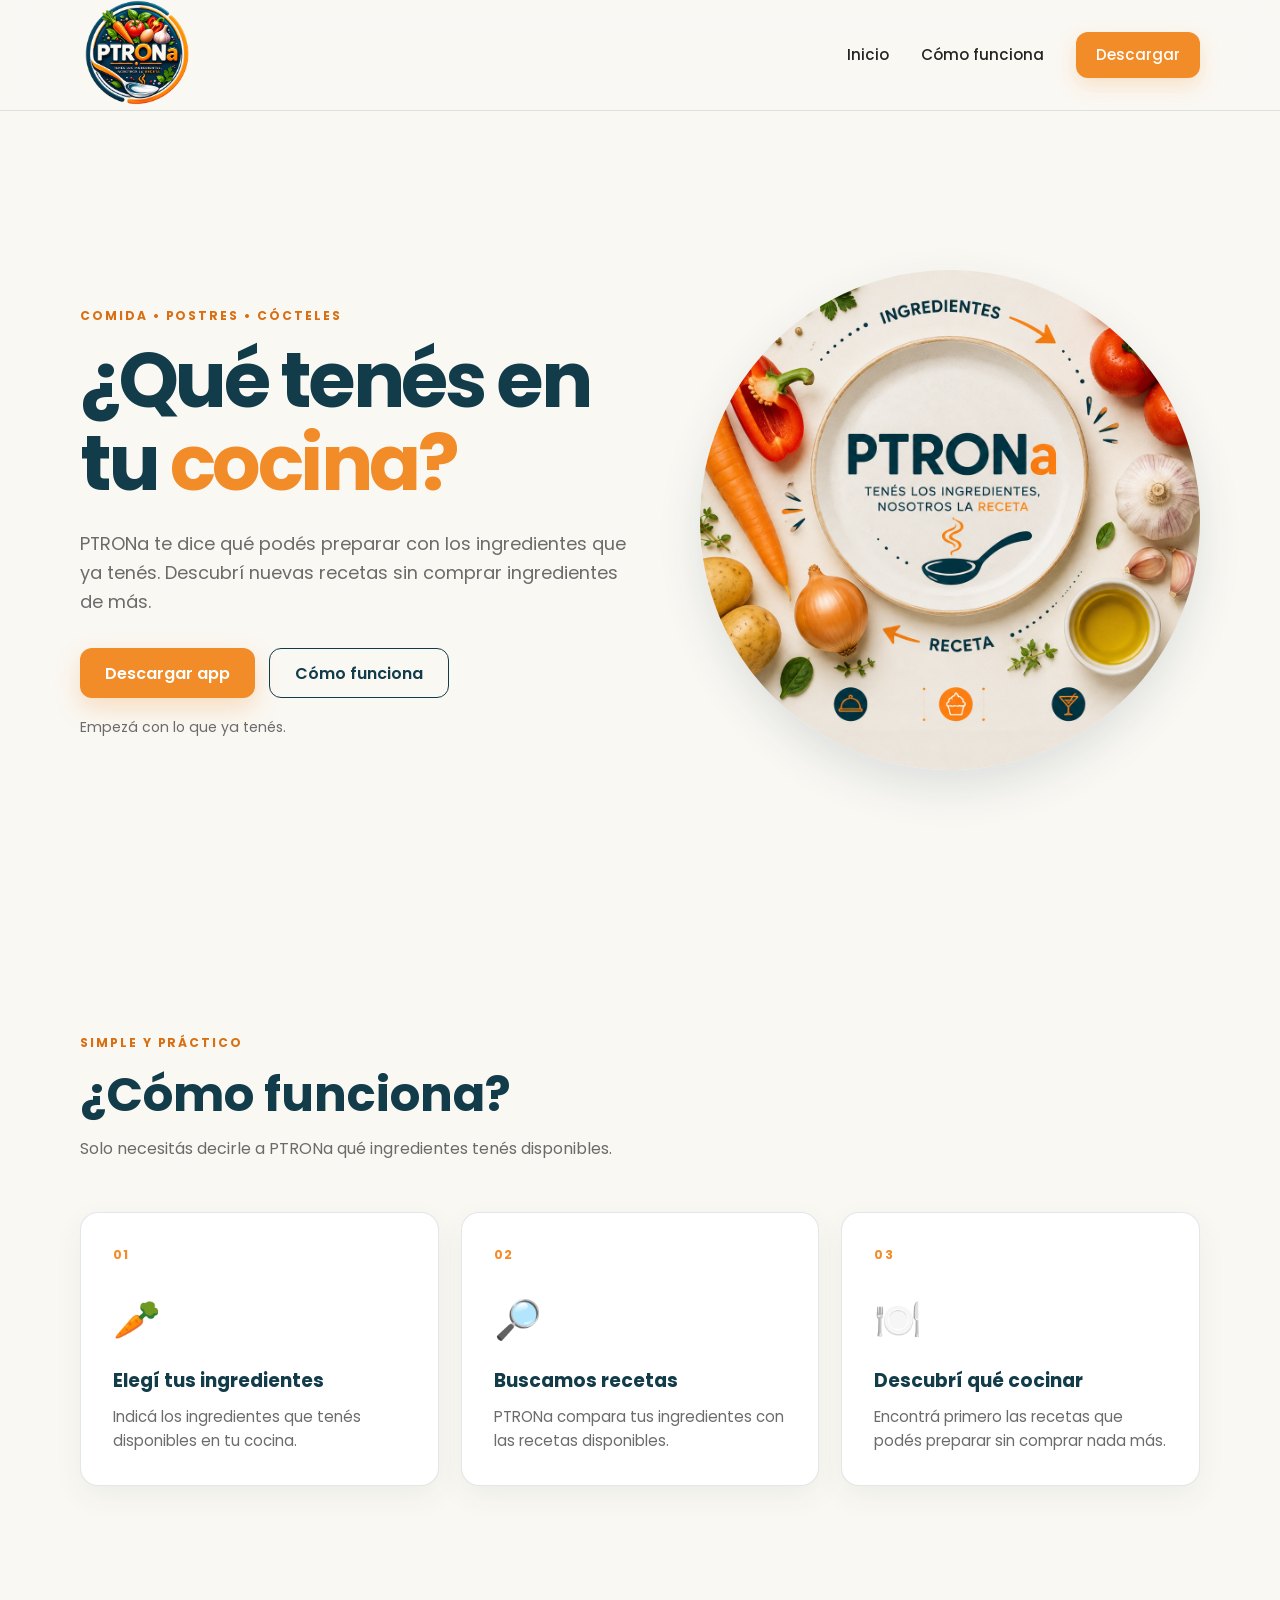
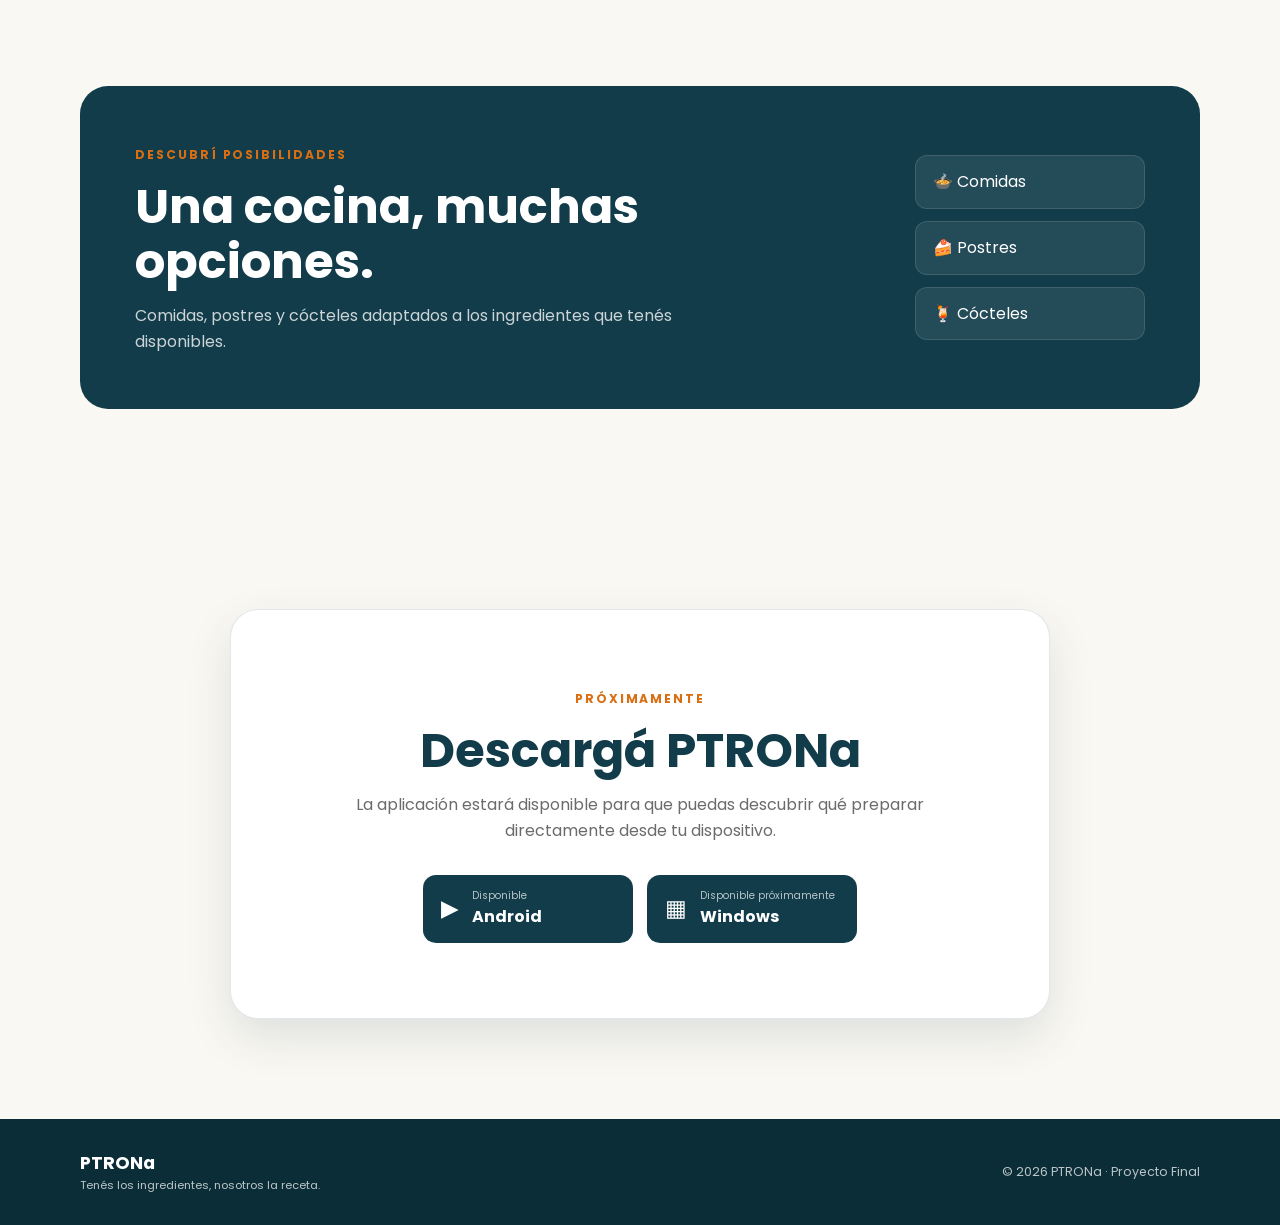
==== index.html @ 69861688 "Primer commit" ====
<!DOCTYPE html>
<html lang="es">
<head>
  <meta charset="UTF-8">
  <meta name="viewport" content="width=device-width, initial-scale=1.0">
  <meta name="description" content="PTRONa: descubrí qué podés preparar con los ingredientes que ya tenés en casa.">
  <title>PTRONa | Tenés los ingredientes, nosotros la receta</title>

  <link rel="preconnect" href="https://fonts.googleapis.com">
  <link rel="preconnect" href="https://fonts.gstatic.com" crossorigin>
  <link href="https://fonts.googleapis.com/css2?family=Poppins:wght@400;500;600;700&display=swap" rel="stylesheet">

  <link rel="stylesheet" href="css/style.css">
</head>

<body>
  <header class="site-header" id="inicio">
    <nav class="navbar container" aria-label="Navegación principal">
      <a class="brand" href="#inicio" aria-label="PTRONa - Inicio">
        <img src="assets/logo/ptrona-logo.png" alt="Logo PTRONa">
      </a>

      <button class="menu-toggle" id="menuToggle" aria-label="Abrir menú" aria-expanded="false">
        <span></span><span></span><span></span>
      </button>

      <div class="nav-links" id="navLinks">
        <a href="#inicio">Inicio</a>
        <a href="#como-funciona">Cómo funciona</a>
        <a class="nav-cta" href="#descargar">Descargar</a>
      </div>
    </nav>
  </header>

  <main>
    <section class="hero section">
      <div class="container hero-grid">
        <div class="hero-content reveal">
          <span class="eyebrow">COMIDA • POSTRES • CÓCTELES</span>
          <h1>¿Qué tenés en tu <span>cocina?</span></h1>
          <p class="hero-text">
            PTRONa te dice qué podés preparar con los ingredientes que ya tenés.
            Descubrí nuevas recetas sin comprar ingredientes de más.
          </p>

          <div class="hero-actions">
            <a class="btn btn-primary" href="#descargar">Descargar app</a>
            <a class="btn btn-secondary" href="#como-funciona">Cómo funciona</a>
          </div>

          <p class="hero-note">Empezá con lo que ya tenés.</p>
        </div>

        <div class="hero-visual reveal">
          <div class="hero-image">
            <img src="assets/images/ptrona-hero.png"
            alt="Ingredientes disponibles para preparar una receta">
          </div>
        </div>
      </div>
    </section>

    <section class="how section" id="como-funciona">
      <div class="container">
        <div class="section-heading reveal">
          <span class="eyebrow">SIMPLE Y PRÁCTICO</span>
          <h2>¿Cómo funciona?</h2>
          <p>Solo necesitás decirle a PTRONa qué ingredientes tenés disponibles.</p>
        </div>

        <div class="steps">
          <article class="step-card reveal">
            <div class="step-number">01</div>
            <div class="step-icon">🥕</div>
            <h3>Elegí tus ingredientes</h3>
            <p>Indicá los ingredientes que tenés disponibles en tu cocina.</p>
          </article>

          <article class="step-card reveal">
            <div class="step-number">02</div>
            <div class="step-icon">🔎</div>
            <h3>Buscamos recetas</h3>
            <p>PTRONa compara tus ingredientes con las recetas disponibles.</p>
          </article>

          <article class="step-card reveal">
            <div class="step-number">03</div>
            <div class="step-icon">🍽️</div>
            <h3>Descubrí qué cocinar</h3>
            <p>Encontrá primero las recetas que podés preparar sin comprar nada más.</p>
          </article>
        </div>
      </div>
    </section>

    <section class="categories section">
      <div class="container categories-box reveal">
        <div>
          <span class="eyebrow">DESCUBRÍ POSIBILIDADES</span>
          <h2>Una cocina, muchas opciones.</h2>
          <p>
            Comidas, postres y cócteles adaptados a los ingredientes que tenés disponibles.
          </p>
        </div>

        <div class="category-list" aria-label="Categorías">
          <span>🍲 Comidas</span>
          <span>🍰 Postres</span>
          <span>🍹 Cócteles</span>
        </div>
      </div>
    </section>

    <section class="download section" id="descargar">
      <div class="container download-box reveal">
        <span class="eyebrow">PRÓXIMAMENTE</span>
        <h2>Descargá PTRONa</h2>
        <p>
          La aplicación estará disponible para que puedas descubrir qué preparar
          directamente desde tu dispositivo.
        </p>

        <div class="download-buttons">
          <a class="store-btn" href="https://github.com/Jose-Micheli/PTRONa/releases/download/v2.0/PTRONa.apk" aria-label="Descargar PTRONa para Android">
            <span class="store-icon">▶</span>
            <span>
              <small>Disponible</small>
              <strong>Android</strong>
            </span>
          </a>

          <a class="store-btn" href="#" aria-label="Descargar PTRONa para Windows">
            <span class="store-icon">▦</span>
            <span>
              <small>Disponible próximamente</small>
              <strong>Windows</strong>
            </span>
          </a>
        </div>
      </div>
    </section>
  </main>

  <footer class="footer">
    <div class="container footer-content">
      <div class="footer-brand">
        <strong>PTRONa</strong>
        <span>Tenés los ingredientes, nosotros la receta.</span>
      </div>
      <span>© 2026 PTRONa · Proyecto Final</span>
    </div>
  </footer>

  <script src="js/script.js"></script>
</body>
</html>
---- css/style.css ----
:root {
  --petrol: #123C4A;
  --petrol-dark: #0B2D38;
  --orange: #F28C28;
  --orange-dark: #D96F12;
  --cream: #FAF8F3;
  --white: #FFFFFF;
  --text: #242424;
  --muted: #6B6B6B;
  --beige: #E8D8C3;
  --border: rgba(18, 60, 74, 0.12);
  --shadow: 0 18px 45px rgba(18, 60, 74, 0.12);
  --radius: 18px;
}

* {
  box-sizing: border-box;
  margin: 0;
  padding: 0;
}

html {
  scroll-behavior: smooth;
}

body {
  font-family: "Poppins", sans-serif;
  background: var(--cream);
  color: var(--text);
  line-height: 1.6;
}

a {
  color: inherit;
  text-decoration: none;
}

img {
  display: block;
  max-width: 100%;
}

.container {
  width: min(1120px, calc(100% - 40px));
  margin-inline: auto;
}

.section {
  padding: 100px 0;
}

/* HEADER */

.site-header {
  position: sticky;
  top: 0;
  z-index: 1000;
  background: rgba(250, 248, 243, 0.92);
  border-bottom: 1px solid var(--border);
  backdrop-filter: blur(12px);
}

.navbar {
  min-height: 82px;
  display: flex;
  align-items: center;
  justify-content: space-between;
  gap: 30px;
}

.brand img {
  width: 112px;
  height: auto;
  object-fit: contain;
}

.nav-links {
  display: flex;
  align-items: center;
  gap: 32px;
  font-size: 0.95rem;
  font-weight: 500;
}

.nav-links a {
  transition: color 0.25s ease;
}

.nav-links a:hover {
  color: var(--orange-dark);
}

.nav-cta {
  padding: 11px 20px;
  border-radius: 12px;
  color: var(--white) !important;
  background: var(--orange);
  box-shadow: 0 8px 20px rgba(242, 140, 40, 0.22);
}

.nav-cta:hover {
  background: var(--orange-dark);
}

.menu-toggle {
  display: none;
  border: 0;
  background: transparent;
  cursor: pointer;
}

.menu-toggle span {
  display: block;
  width: 26px;
  height: 2px;
  margin: 5px;
  background: var(--petrol);
}

/* HERO */

.hero {
  min-height: calc(100vh - 82px);
  display: flex;
  align-items: center;
  overflow: hidden;
}

.hero-grid {
  display: grid;
  grid-template-columns: 1.05fr 0.95fr;
  align-items: center;
  gap: 70px;
}

.eyebrow {
  display: inline-block;
  margin-bottom: 14px;
  color: var(--orange-dark);
  font-size: 0.76rem;
  font-weight: 700;
  letter-spacing: 0.16em;
}

.hero h1 {
  max-width: 700px;
  color: var(--petrol);
  font-size: clamp(2.7rem, 6vw, 5.1rem);
  line-height: 1.08;
  letter-spacing: -0.045em;
}

.hero h1 span {
  color: var(--orange);
}

.hero-text {
  max-width: 620px;
  margin-top: 25px;
  color: var(--muted);
  font-size: 1.12rem;
}

.hero-actions {
  display: flex;
  flex-wrap: wrap;
  gap: 14px;
  margin-top: 32px;
}

.btn {
  display: inline-flex;
  justify-content: center;
  align-items: center;
  min-height: 50px;
  padding: 0 25px;
  border-radius: 12px;
  font-weight: 600;
  transition: transform 0.25s ease, box-shadow 0.25s ease, background 0.25s ease;
}

.btn:hover {
  transform: translateY(-2px);
}

.btn-primary {
  color: var(--white);
  background: var(--orange);
  box-shadow: 0 10px 25px rgba(242, 140, 40, 0.25);
}

.btn-primary:hover {
  background: var(--orange-dark);
}

.btn-secondary {
  color: var(--petrol);
  background: transparent;
  border: 1.5px solid var(--petrol);
}

.btn-secondary:hover {
  color: var(--white);
  background: var(--petrol);
}

.hero-note {
  margin-top: 18px;
  color: var(--muted);
  font-size: 0.88rem;
}

/* HERO VISUAL */

.hero-visual {
  display: grid;
  place-items: center;
}

.plate {
  width: min(440px, 82vw);
  aspect-ratio: 1;
  display: grid;
  place-items: center;
  border-radius: 50%;
  background: var(--petrol);
  box-shadow: var(--shadow);
  position: relative;
}

.plate::before {
  content: "";
  position: absolute;
  inset: 20px;
  border: 3px solid var(--orange);
  border-radius: 50%;
}

.plate-inner {
  position: relative;
  width: 76%;
  aspect-ratio: 1;
  display: grid;
  place-items: center;
  border-radius: 50%;
  background: var(--petrol-dark);
  border: 1px solid rgba(255, 255, 255, 0.12);
  overflow: hidden;
}

.plate-text {
  color: var(--white);
  font-size: clamp(2.3rem, 5vw, 4rem);
  font-weight: 700;
  letter-spacing: -0.06em;
}

.plate-text::first-letter {
  color: var(--orange);
}

.plate-subtext {
  position: absolute;
  bottom: 27%;
  color: var(--white);
  font-size: 0.68rem;
  letter-spacing: 0.12em;
  opacity: 0.85;
}

.ingredient {
  position: absolute;
  font-size: 3.8rem;
  filter: drop-shadow(0 8px 8px rgba(0, 0, 0, 0.20));
}

.ingredient-1 { top: 17%; left: 22%; }
.ingredient-2 { top: 16%; right: 21%; }
.ingredient-3 { top: 25%; left: 47%; }
.ingredient-4 { bottom: 17%; right: 22%; }
.ingredient-5 { bottom: 16%; right: 21%; }
.ingredient-6 { bottom: 25%; right: 47%; }

.hero-image {
  width: min(500px, 90vw);
  aspect-ratio: 1 / 1;
  border-radius: 50%;
  overflow: hidden;
  box-shadow: var(--shadow);
}

.hero-image img {
 width: 100%;
 height: 100%;
 object-fit: cover;
}

/* SECTIONS */

.section-heading {
  max-width: 680px;
  margin-bottom: 50px;
}

.section-heading h2,
.categories h2,
.download h2 {
  color: var(--petrol);
  font-size: clamp(2rem, 4vw, 3rem);
  line-height: 1.15;
}

.section-heading p,
.categories p,
.download p {
  margin-top: 14px;
  color: var(--muted);
}

/* STEPS */

.steps {
  display: grid;
  grid-template-columns: repeat(3, 1fr);
  gap: 22px;
}

.step-card {
  position: relative;
  padding: 32px;
  background: var(--white);
  border: 1px solid var(--border);
  border-radius: var(--radius);
  box-shadow: 0 10px 30px rgba(18, 60, 74, 0.06);
  transition: transform 0.25s ease, box-shadow 0.25s ease;
}

.step-card:hover {
  transform: translateY(-5px);
  box-shadow: var(--shadow);
}

.step-number {
  color: var(--orange);
  font-size: 0.78rem;
  font-weight: 700;
  letter-spacing: 0.12em;
}

.step-icon {
  margin: 24px 0 16px;
  font-size: 2.4rem;
}

.step-card h3 {
  color: var(--petrol);
  font-size: 1.18rem;
}

.step-card p {
  margin-top: 9px;
  color: var(--muted);
  font-size: 0.94rem;
}

/* CATEGORIES */

.categories-box {
  display: flex;
  align-items: center;
  justify-content: space-between;
  gap: 50px;
  padding: 55px;
  background: var(--petrol);
  border-radius: 28px;
  color: var(--white);
}

.categories h2 {
  color: var(--white);
}

.categories p {
  max-width: 600px;
  color: rgba(255, 255, 255, 0.78);
}

.category-list {
  display: flex;
  flex-direction: column;
  gap: 12px;
  min-width: 230px;
}

.category-list span {
  padding: 13px 17px;
  background: rgba(255, 255, 255, 0.08);
  border: 1px solid rgba(255, 255, 255, 0.12);
  border-radius: 12px;
}

/* DOWNLOAD */

.download-box {
  text-align: center;
  max-width: 820px;
  padding: 75px 30px;
  background: var(--white);
  border: 1px solid var(--border);
  border-radius: 28px;
  box-shadow: var(--shadow);
}

.download-box p {
  max-width: 620px;
  margin-inline: auto;
}

.download-buttons {
  display: flex;
  justify-content: center;
  flex-wrap: wrap;
  gap: 14px;
  margin-top: 32px;
}

.store-btn {
  min-width: 210px;
  display: flex;
  align-items: center;
  gap: 13px;
  padding: 13px 18px;
  color: var(--white);
  background: var(--petrol);
  border-radius: 13px;
  text-align: left;
  transition: transform 0.25s ease, background 0.25s ease;
}

.store-btn:hover {
  transform: translateY(-2px);
  background: var(--petrol-dark);
}

.store-icon {
  font-size: 1.45rem;
}

.store-btn small {
  display: block;
  font-size: 0.62rem;
  opacity: 0.7;
}

.store-btn strong {
  display: block;
  font-size: 1rem;
}

/* FOOTER */

.footer {
  padding: 30px 0;
  background: var(--petrol-dark);
  color: rgba(255, 255, 255, 0.72);
}

.footer-content {
  display: flex;
  justify-content: space-between;
  align-items: center;
  gap: 20px;
  font-size: 0.78rem;
}

.footer-brand {
  display: flex;
  flex-direction: column;
}

.footer-brand strong {
  color: var(--white);
  font-size: 1.1rem;
}

.footer-brand span {
  font-size: 0.7rem;
}

/* ANIMATIONS */

.reveal {
  opacity: 0;
  transform: translateY(20px);
  transition: opacity 0.7s ease, transform 0.7s ease;
}

.reveal.visible {
  opacity: 1;
  transform: translateY(0);
}

/* RESPONSIVE */

@media (max-width: 850px) {
  .menu-toggle {
    display: block;
  }

  .nav-links {
    position: absolute;
    top: 82px;
    left: 0;
    right: 0;
    display: none;
    flex-direction: column;
    align-items: stretch;
    gap: 0;
    padding: 14px 20px 20px;
    background: var(--cream);
    border-bottom: 1px solid var(--border);
  }

  .nav-links.open {
    display: flex;
  }

  .nav-links a {
    padding: 13px 0;
  }

  .nav-cta {
    padding: 12px 16px !important;
    text-align: center;
  }

  .hero {
    padding-top: 70px;
  }

  .hero-grid {
    grid-template-columns: 1fr;
    gap: 60px;
  }

  .hero-content {
    text-align: center;
  }

  .hero-text {
    margin-inline: auto;
  }

  .hero-actions {
    justify-content: center;
  }

  .hero-visual {
    order: -1;
  }

  .plate {
    width: min(360px, 76vw);
  }

  .steps {
    grid-template-columns: 1fr;
  }

  .categories-box {
    flex-direction: column;
    align-items: flex-start;
    padding: 40px 30px;
  }

  .category-list {
    width: 100%;
  }

  .footer-content {
    flex-direction: column;
    align-items: flex-start;
  }
}

@media (max-width: 520px) {
  .container {
    width: min(100% - 28px, 1120px);
  }

  .section {
    padding: 75px 0;
  }

  .navbar {
    min-height: 72px;
  }

  .nav-links {
    top: 72px;
  }

  .brand img {
    width: 92px;
  }

  .hero h1 {
    font-size: 2.45rem;
  }

  .hero-text {
    font-size: 1rem;
  }

  .btn {
    width: 100%;
  }

  .plate {
    width: min(320px, 84vw);
  }

  .categories-box,
  .download-box {
    border-radius: 20px;
  }

  .download-buttons,
  .store-btn {
    width: 100%;
  }

  .store-btn {
    min-width: 0;
  }
}

@media (prefers-reduced-motion: reduce) {
  html {
    scroll-behavior: auto;
  }

  *,
  *::before,
  *::after {
    animation-duration: 0.01ms !important;
    animation-iteration-count: 1 !important;
    transition-duration: 0.01ms !important;
  }
}
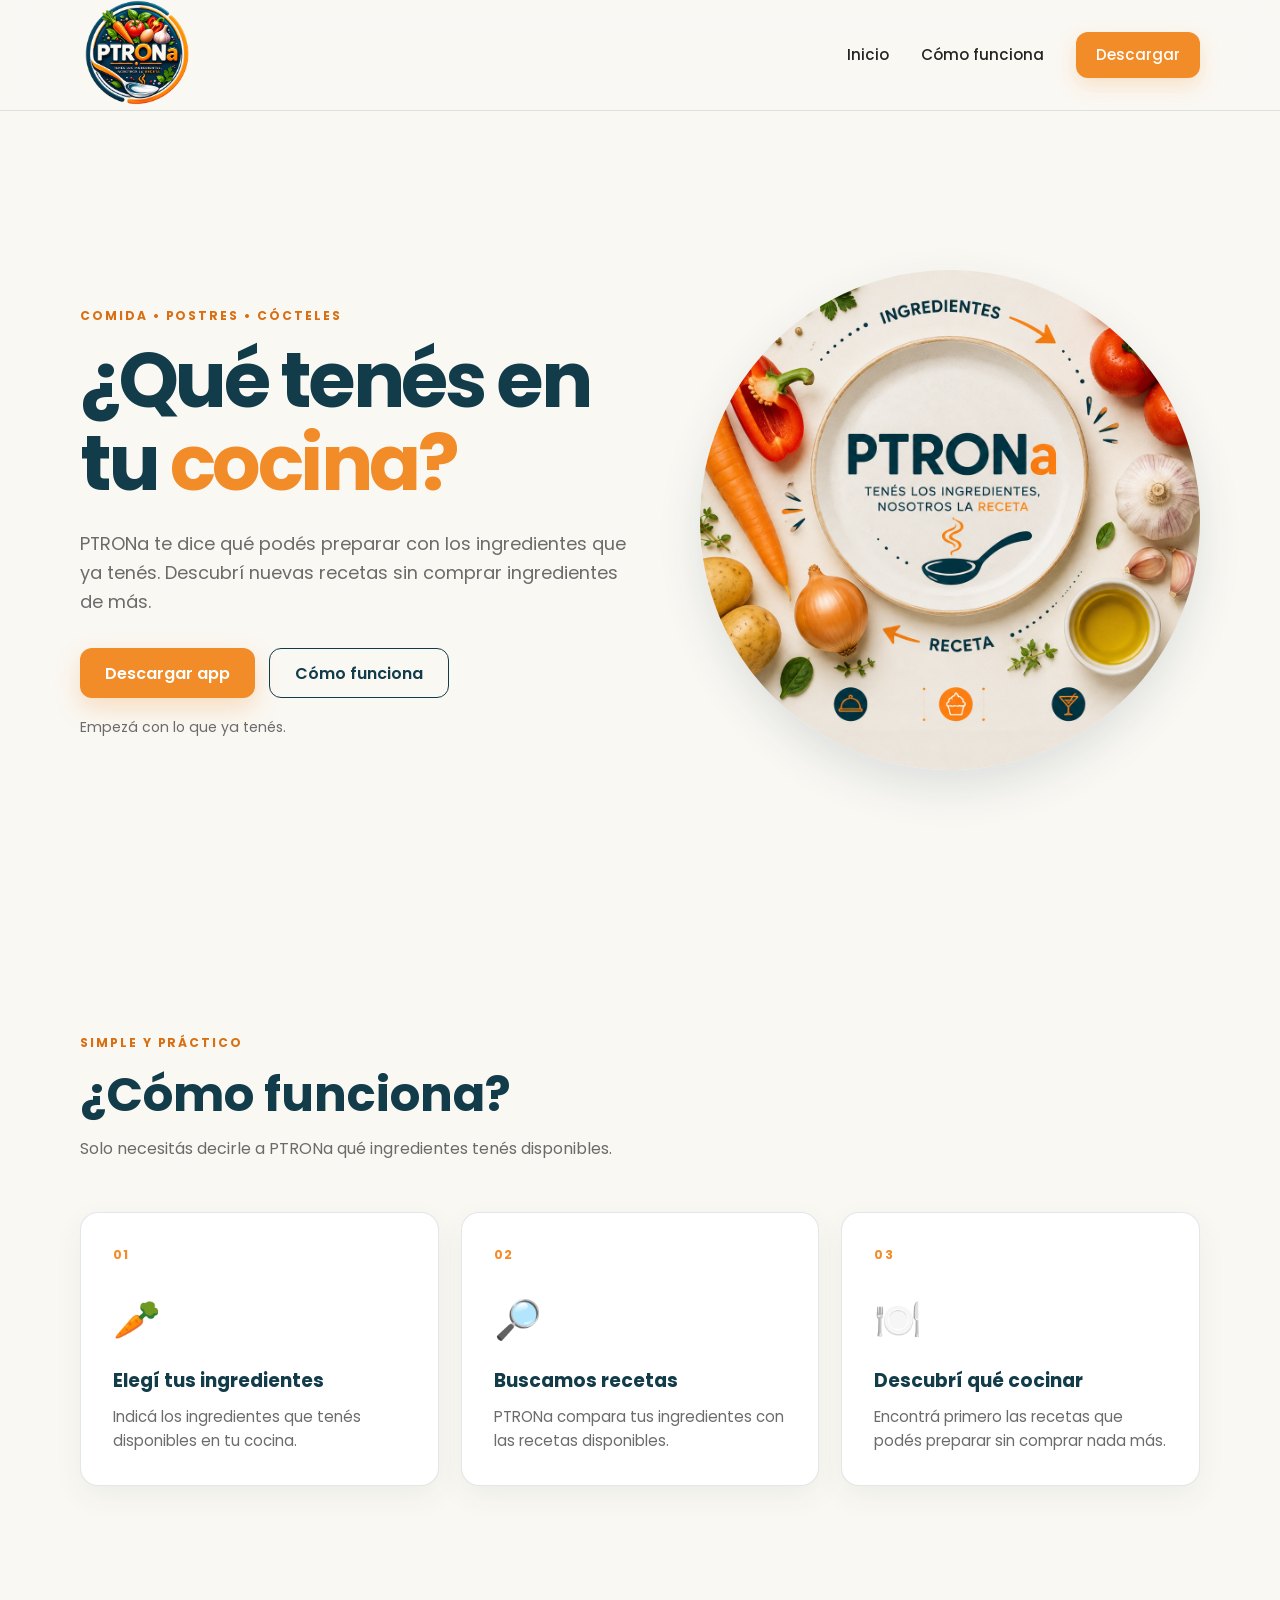
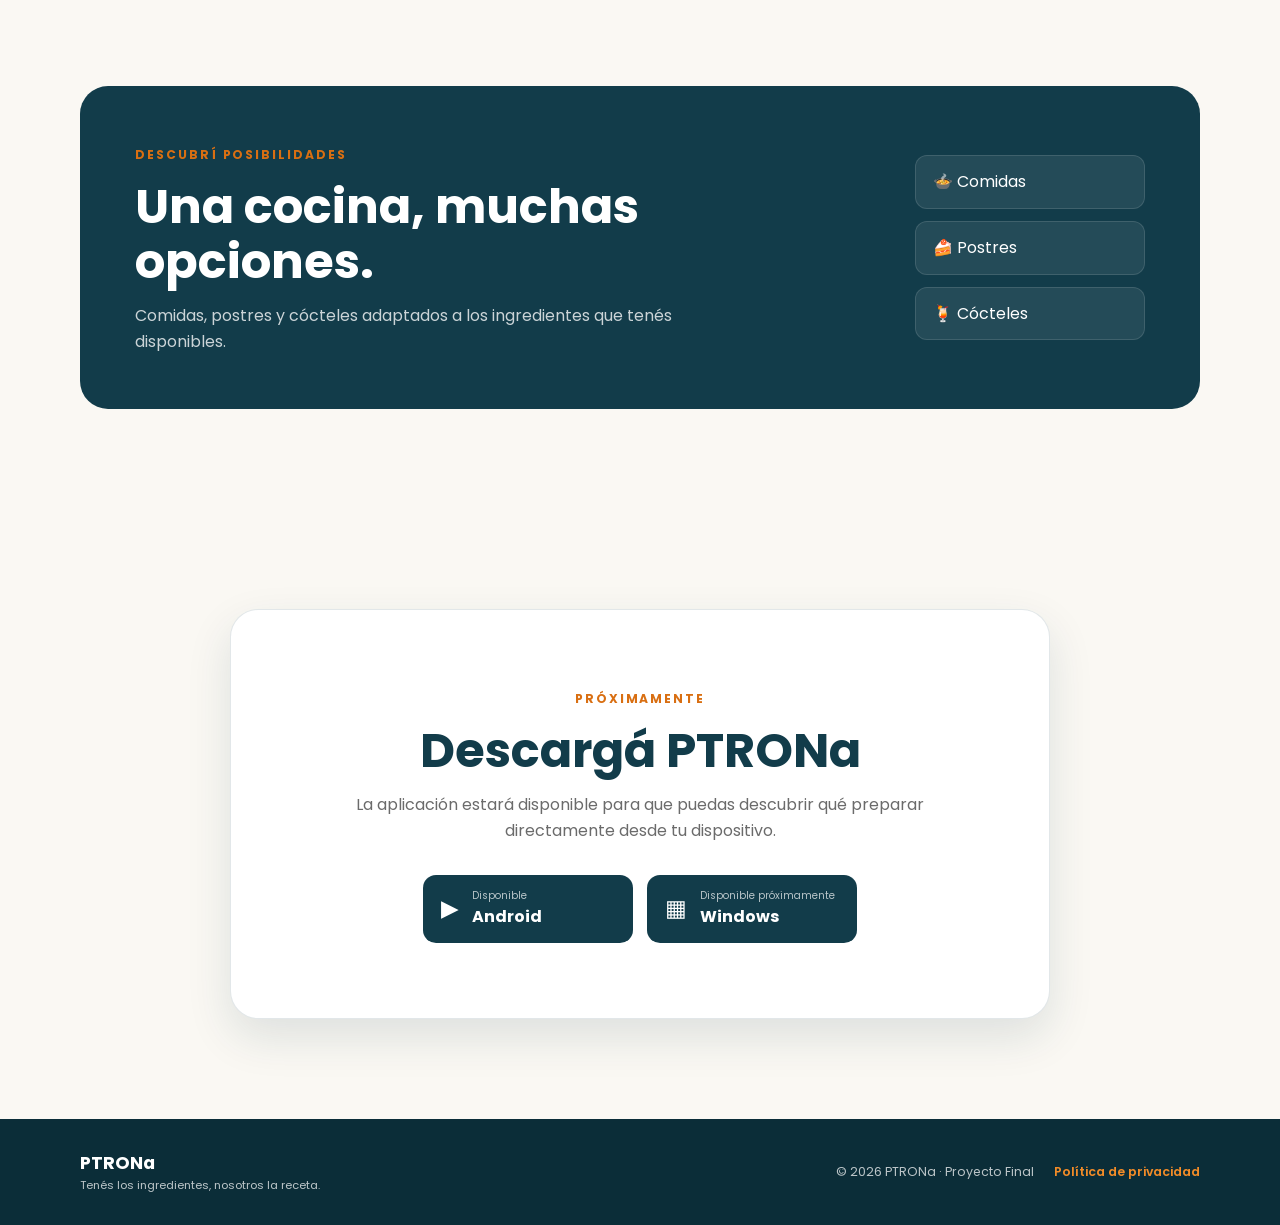
==== commit cb763bce: "dia 19 edit page" ====
--- a/index.html
+++ b/index.html
@@ -1,5 +1,6 @@
 <!DOCTYPE html>
 <html lang="es">
+
 <head>
   <meta charset="UTF-8">
   <meta name="viewport" content="width=device-width, initial-scale=1.0">
@@ -53,8 +54,7 @@
 
         <div class="hero-visual reveal">
           <div class="hero-image">
-            <img src="assets/images/ptrona-hero.png"
-            alt="Ingredientes disponibles para preparar una receta">
+            <img src="assets/images/ptrona-hero.png" alt="Ingredientes disponibles para preparar una receta">
           </div>
         </div>
       </div>
@@ -121,7 +121,8 @@
         </p>
 
         <div class="download-buttons">
-          <a class="store-btn" href="https://github.com/Jose-Micheli/PTRONa/releases/download/v2.0/PTRONa.apk" aria-label="Descargar PTRONa para Android">
+          <a class="store-btn" href="https://github.com/Jose-Micheli/PTRONaWEB/releases/download/v2.0/PTRONa.apk"
+            aria-label="Descargar PTRONa para Android">
             <span class="store-icon">▶</span>
             <span>
               <small>Disponible</small>
@@ -147,10 +148,16 @@
         <strong>PTRONa</strong>
         <span>Tenés los ingredientes, nosotros la receta.</span>
       </div>
-      <span>© 2026 PTRONa · Proyecto Final</span>
+      <div class="footer-meta">
+        <span>© 2026 PTRONa · Proyecto Final</span>
+        <a class="footer-privacy" href="privacidad.html">
+          Política de privacidad
+        </a>
+      </div>
     </div>
   </footer>
 
   <script src="js/script.js"></script>
 </body>
-</html>
+
+</html>
--- a/css/style.css
+++ b/css/style.css
@@ -274,12 +274,35 @@
   filter: drop-shadow(0 8px 8px rgba(0, 0, 0, 0.20));
 }
 
-.ingredient-1 { top: 17%; left: 22%; }
-.ingredient-2 { top: 16%; right: 21%; }
-.ingredient-3 { top: 25%; left: 47%; }
-.ingredient-4 { bottom: 17%; right: 22%; }
-.ingredient-5 { bottom: 16%; right: 21%; }
-.ingredient-6 { bottom: 25%; right: 47%; }
+.ingredient-1 {
+  top: 17%;
+  left: 22%;
+}
+
+.ingredient-2 {
+  top: 16%;
+  right: 21%;
+}
+
+.ingredient-3 {
+  top: 25%;
+  left: 47%;
+}
+
+.ingredient-4 {
+  bottom: 17%;
+  right: 22%;
+}
+
+.ingredient-5 {
+  bottom: 16%;
+  right: 21%;
+}
+
+.ingredient-6 {
+  bottom: 25%;
+  right: 47%;
+}
 
 .hero-image {
   width: min(500px, 90vw);
@@ -290,9 +313,9 @@
 }
 
 .hero-image img {
- width: 100%;
- height: 100%;
- object-fit: cover;
+  width: 100%;
+  height: 100%;
+  object-fit: cover;
 }
 
 /* SECTIONS */
@@ -486,6 +509,47 @@
 .footer-brand span {
   font-size: 0.7rem;
 }
+
+/* Enlace a la política de privacidad */
+.footer-meta {
+  display: flex;
+  align-items: center;
+  justify-content: flex-end;
+  flex-wrap: wrap;
+  gap: 10px 20px;
+}
+
+.footer-privacy {
+  color: var(--orange);
+  font-weight: 600;
+  transition: color 0.25s ease;
+}
+
+.footer-privacy:hover {
+  color: var(--white);
+  text-decoration: underline;
+}
+
+.footer-privacy:focus-visible {
+  outline: 2px solid var(--orange);
+  outline-offset: 4px;
+  border-radius: 3px;
+}
+
+@media (max-width: 850px) {
+  .footer-meta {
+    justify-content: flex-start;
+  }
+}
+
+@media (max-width: 520px) {
+  .footer-meta {
+    flex-direction: column;
+    align-items: flex-start;
+    gap: 8px;
+  }
+}
+
 
 /* ANIMATIONS */
 
@@ -647,4 +711,4 @@
     animation-iteration-count: 1 !important;
     transition-duration: 0.01ms !important;
   }
-}
+}
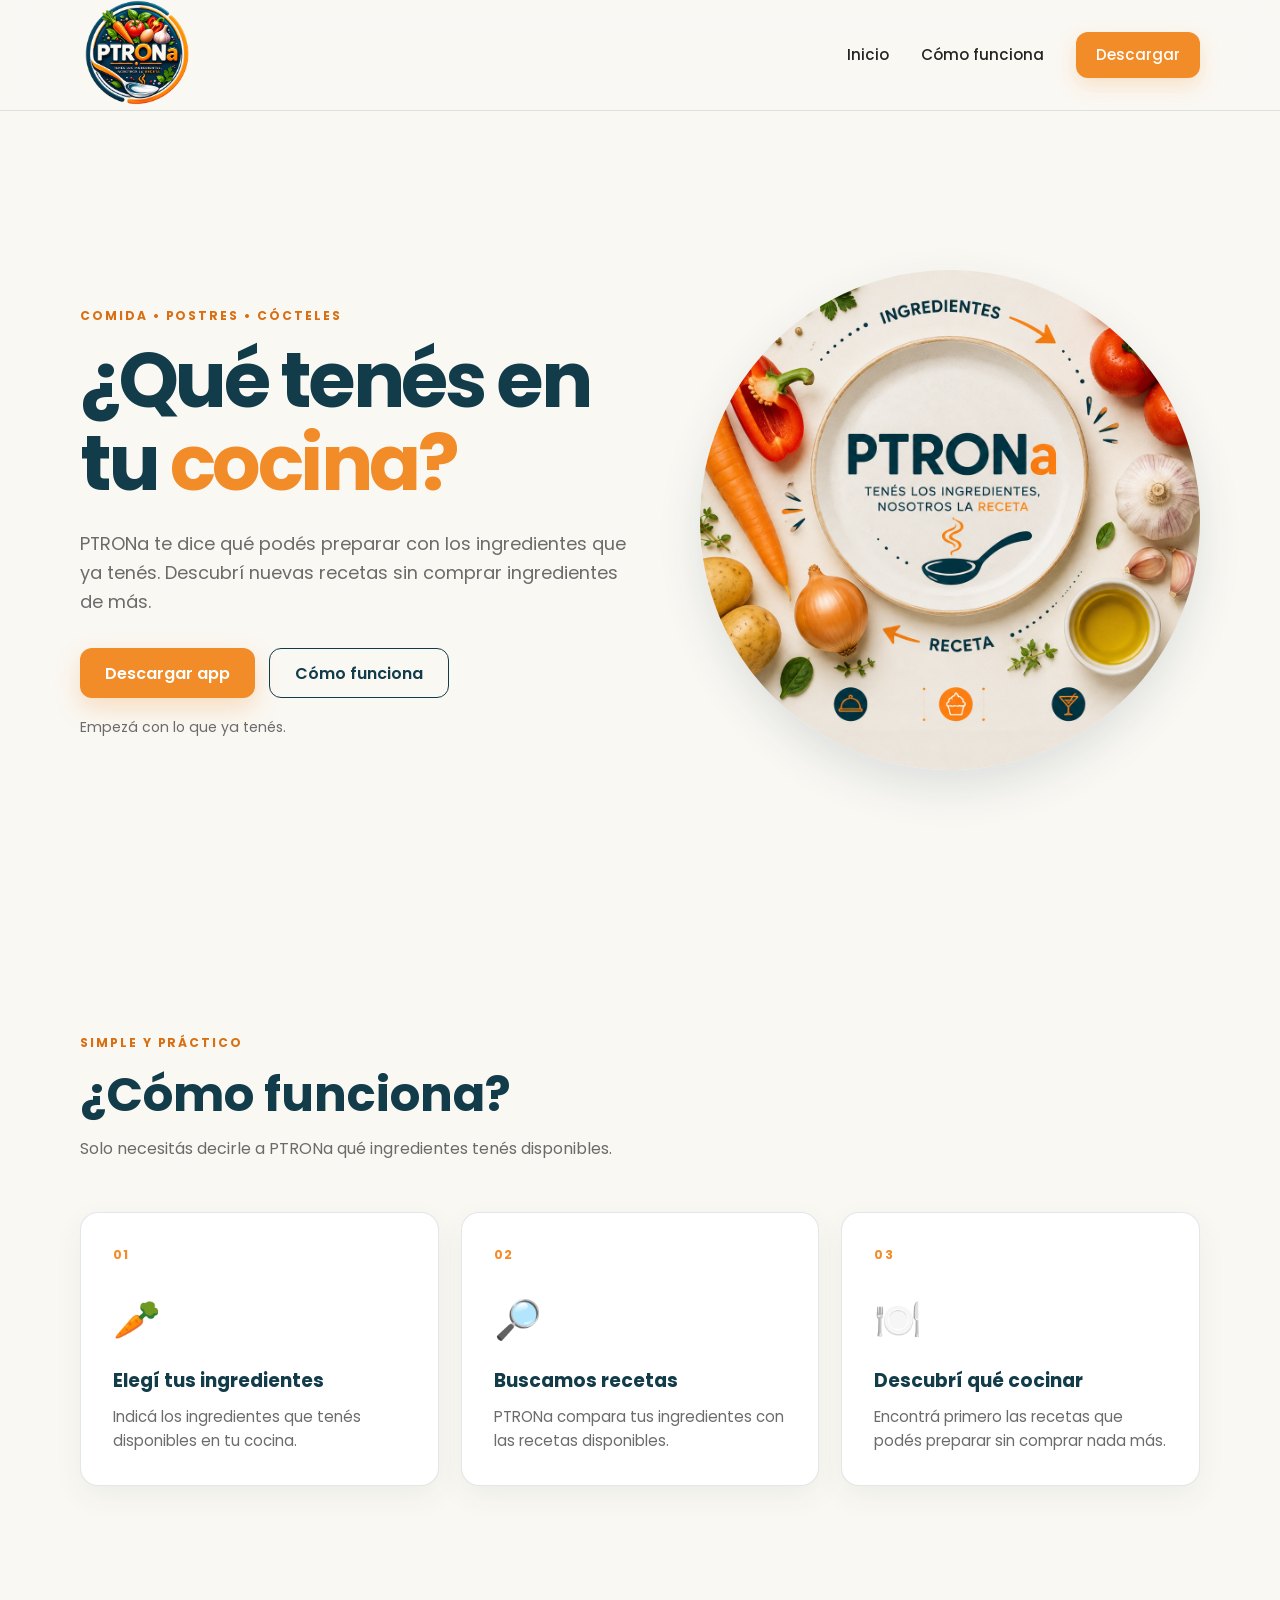
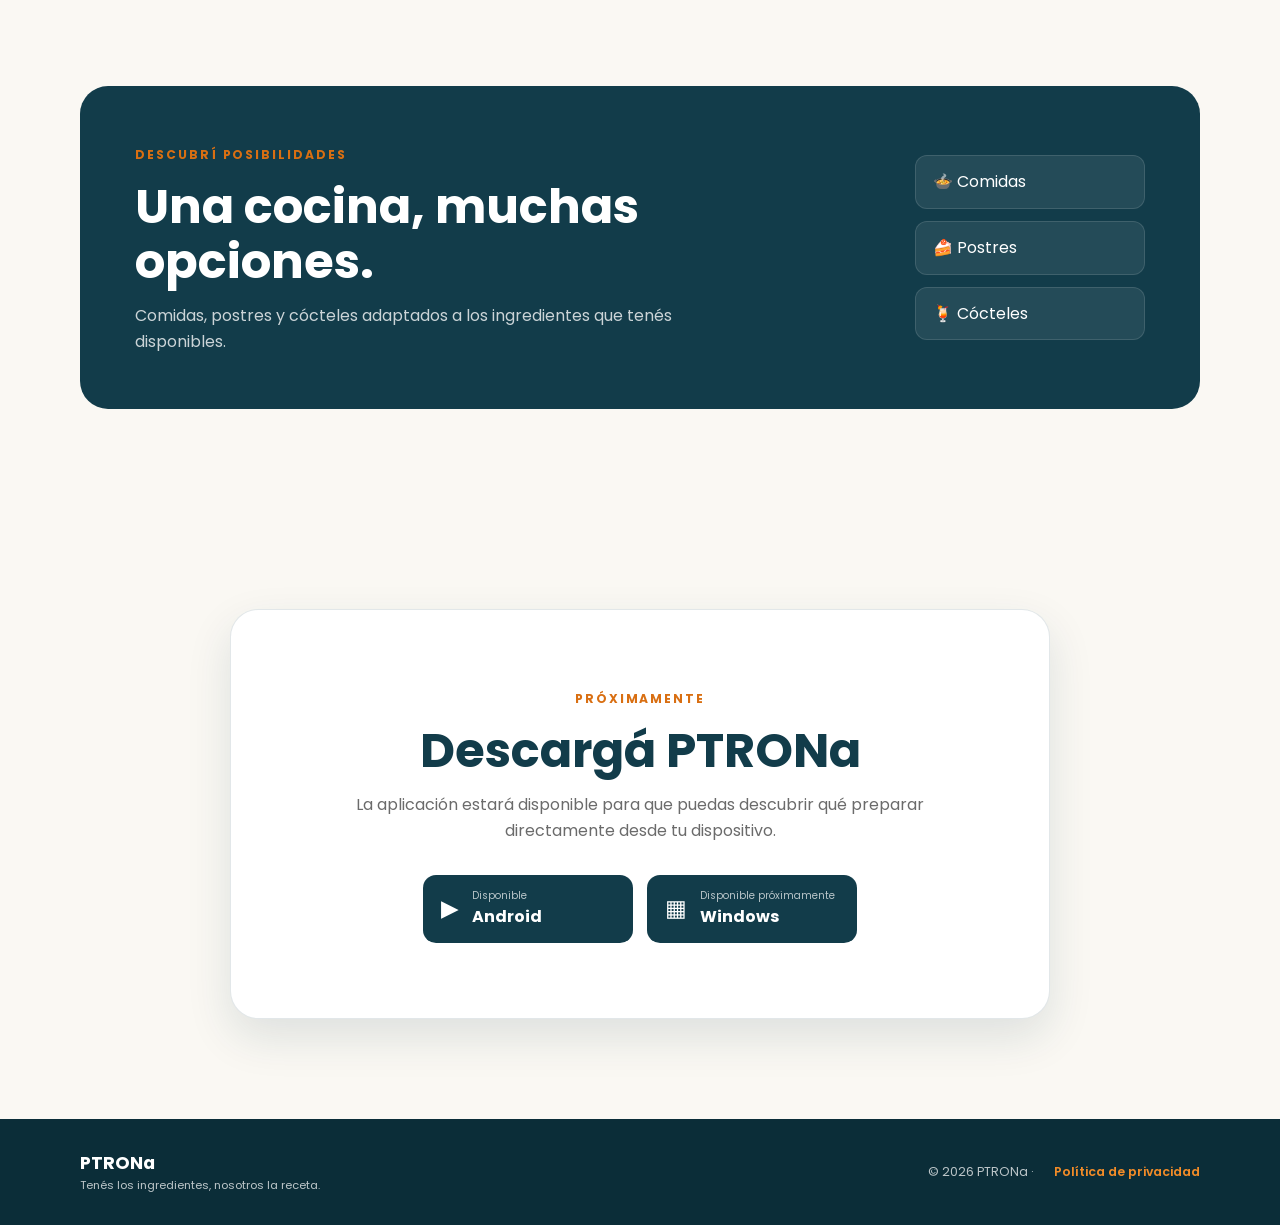
==== commit a2d9fb6e: "dai 19 retoque" ====
--- a/index.html
+++ b/index.html
@@ -149,7 +149,7 @@
         <span>Tenés los ingredientes, nosotros la receta.</span>
       </div>
       <div class="footer-meta">
-        <span>© 2026 PTRONa · Proyecto Final</span>
+        <span>© 2026 PTRONa ·</span>
         <a class="footer-privacy" href="privacidad.html">
           Política de privacidad
         </a>
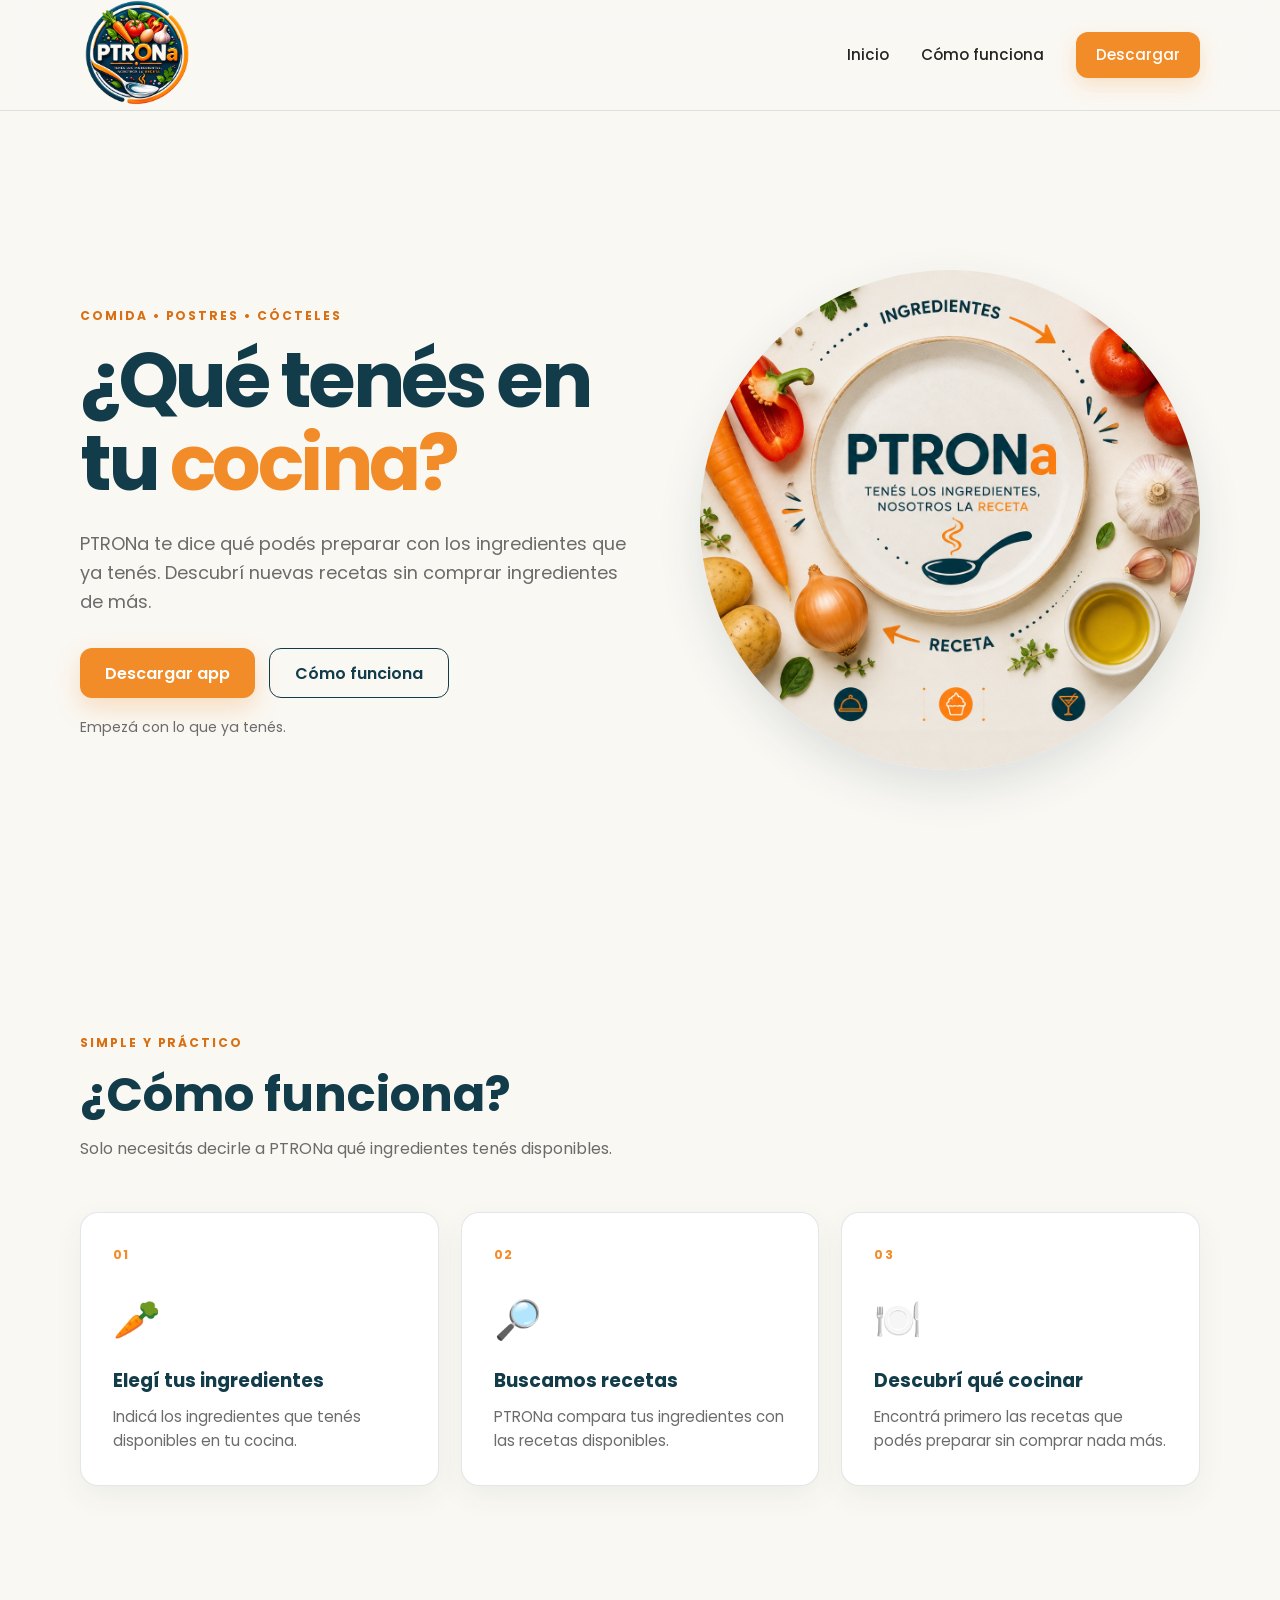
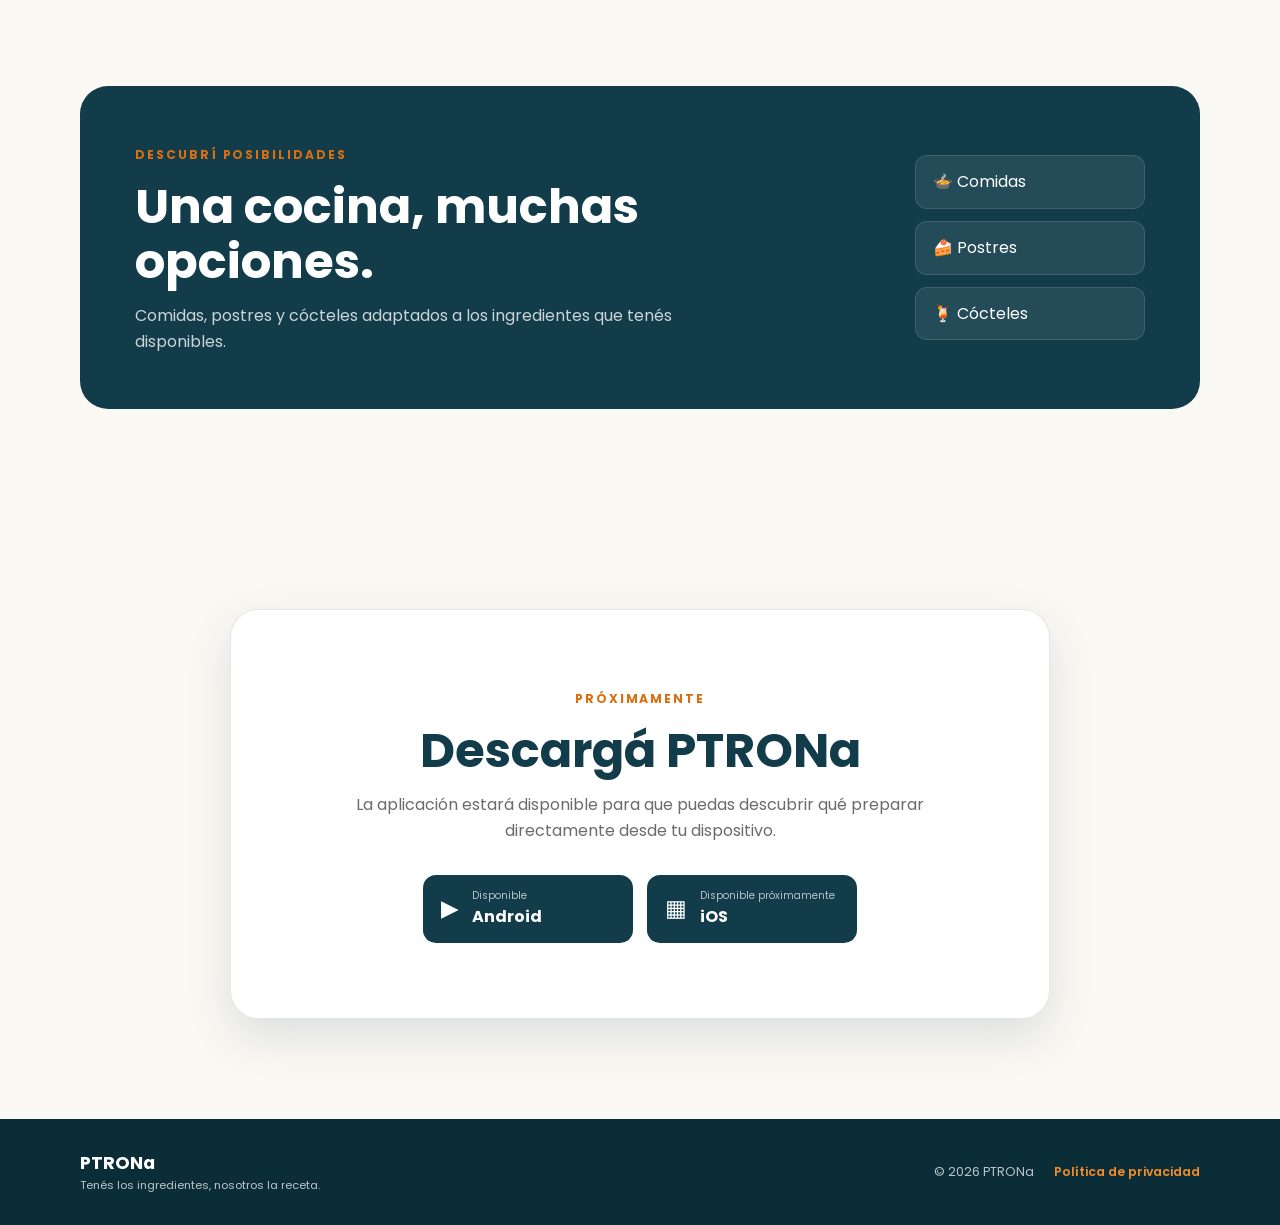
==== commit f41b26a9: "dia 19 recontra edit" ====
--- a/index.html
+++ b/index.html
@@ -134,7 +134,7 @@
             <span class="store-icon">▦</span>
             <span>
               <small>Disponible próximamente</small>
-              <strong>Windows</strong>
+              <strong>iOS</strong>
             </span>
           </a>
         </div>
@@ -149,7 +149,7 @@
         <span>Tenés los ingredientes, nosotros la receta.</span>
       </div>
       <div class="footer-meta">
-        <span>© 2026 PTRONa ·</span>
+        <span>© 2026 PTRONa </span>
         <a class="footer-privacy" href="privacidad.html">
           Política de privacidad
         </a>
